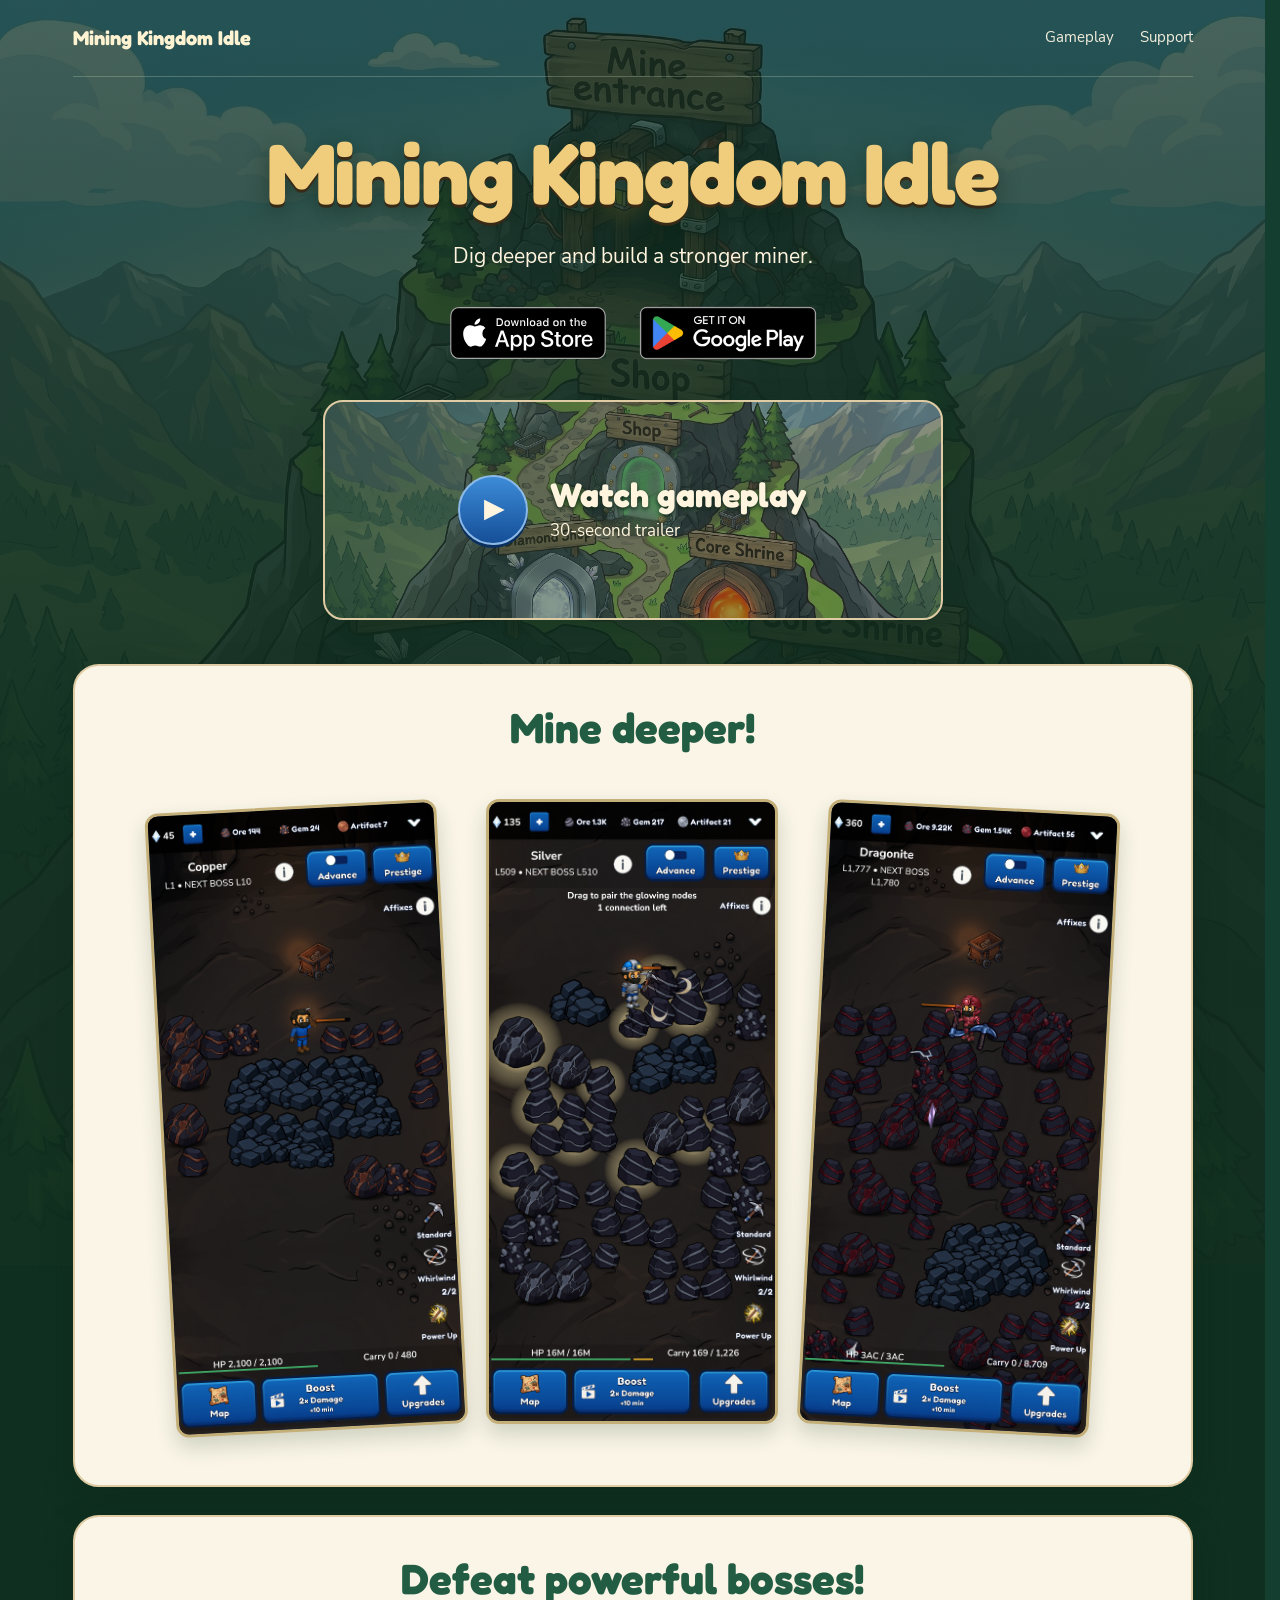
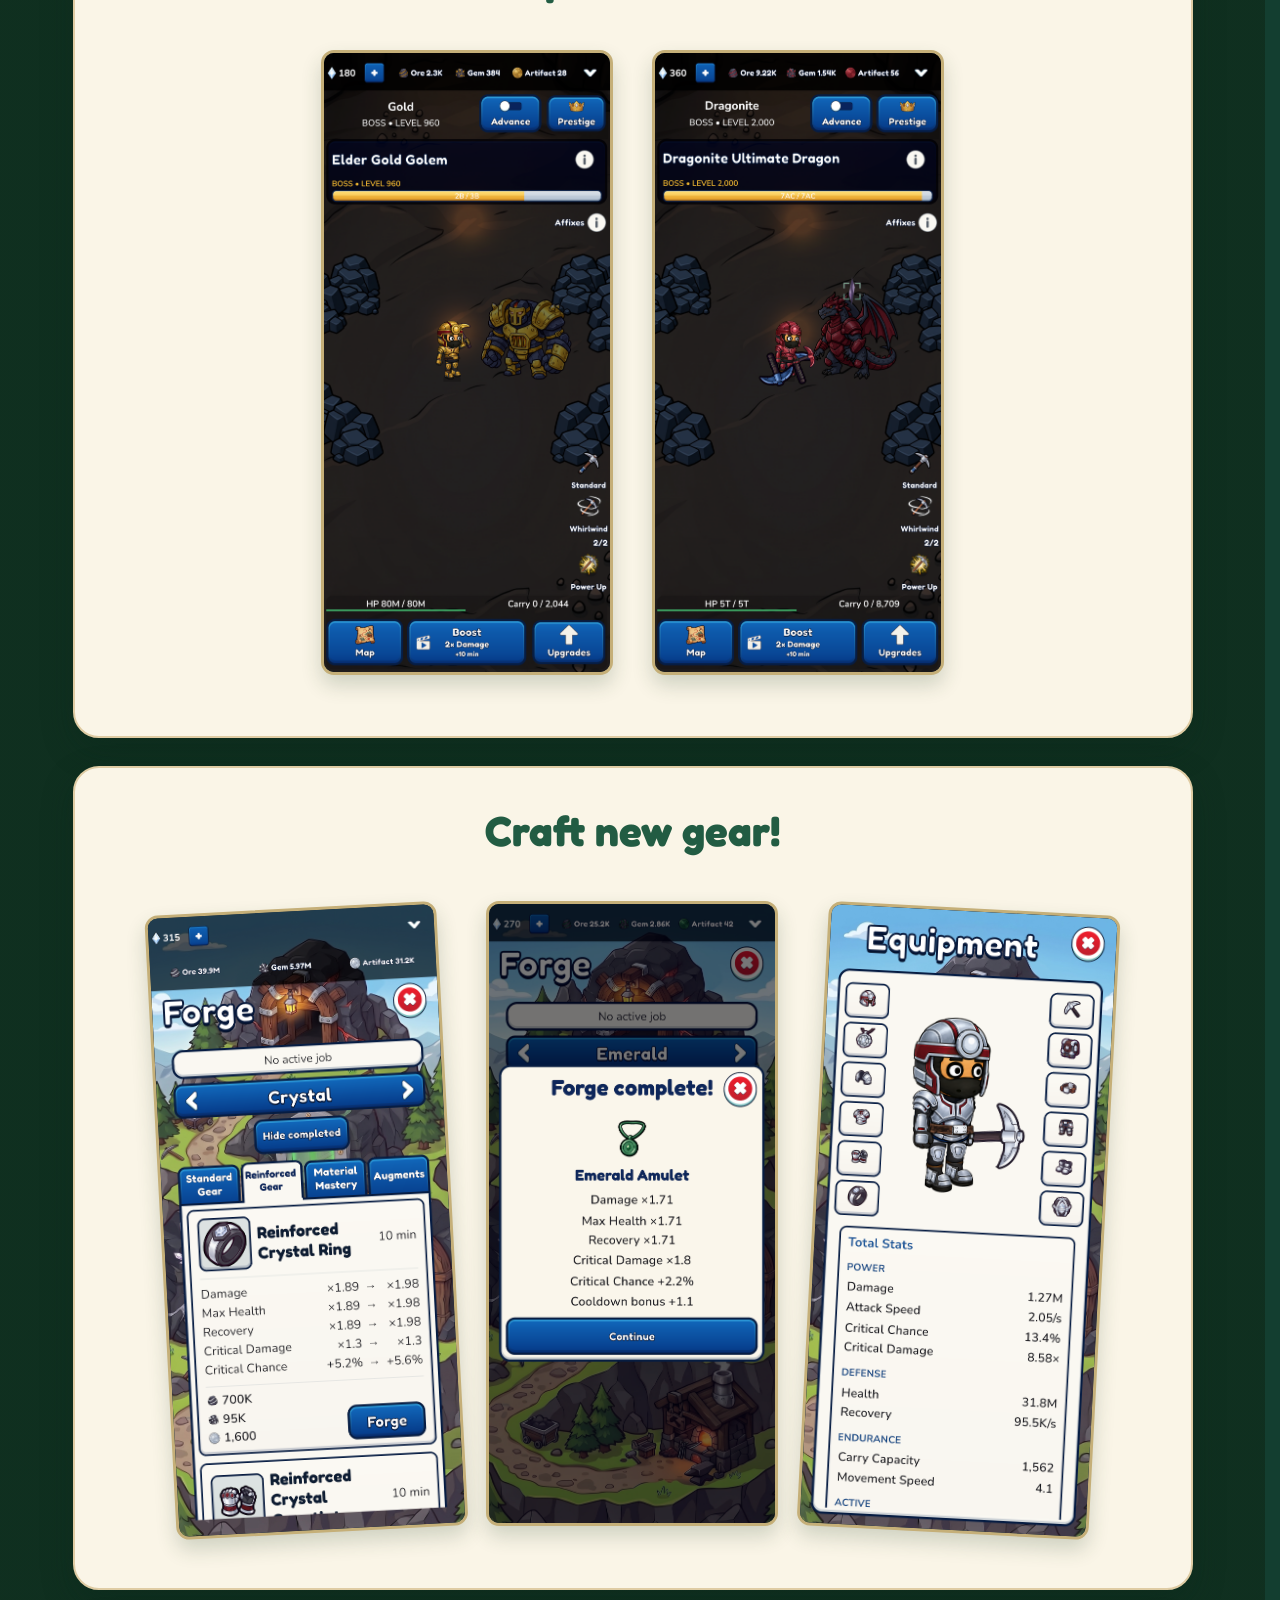
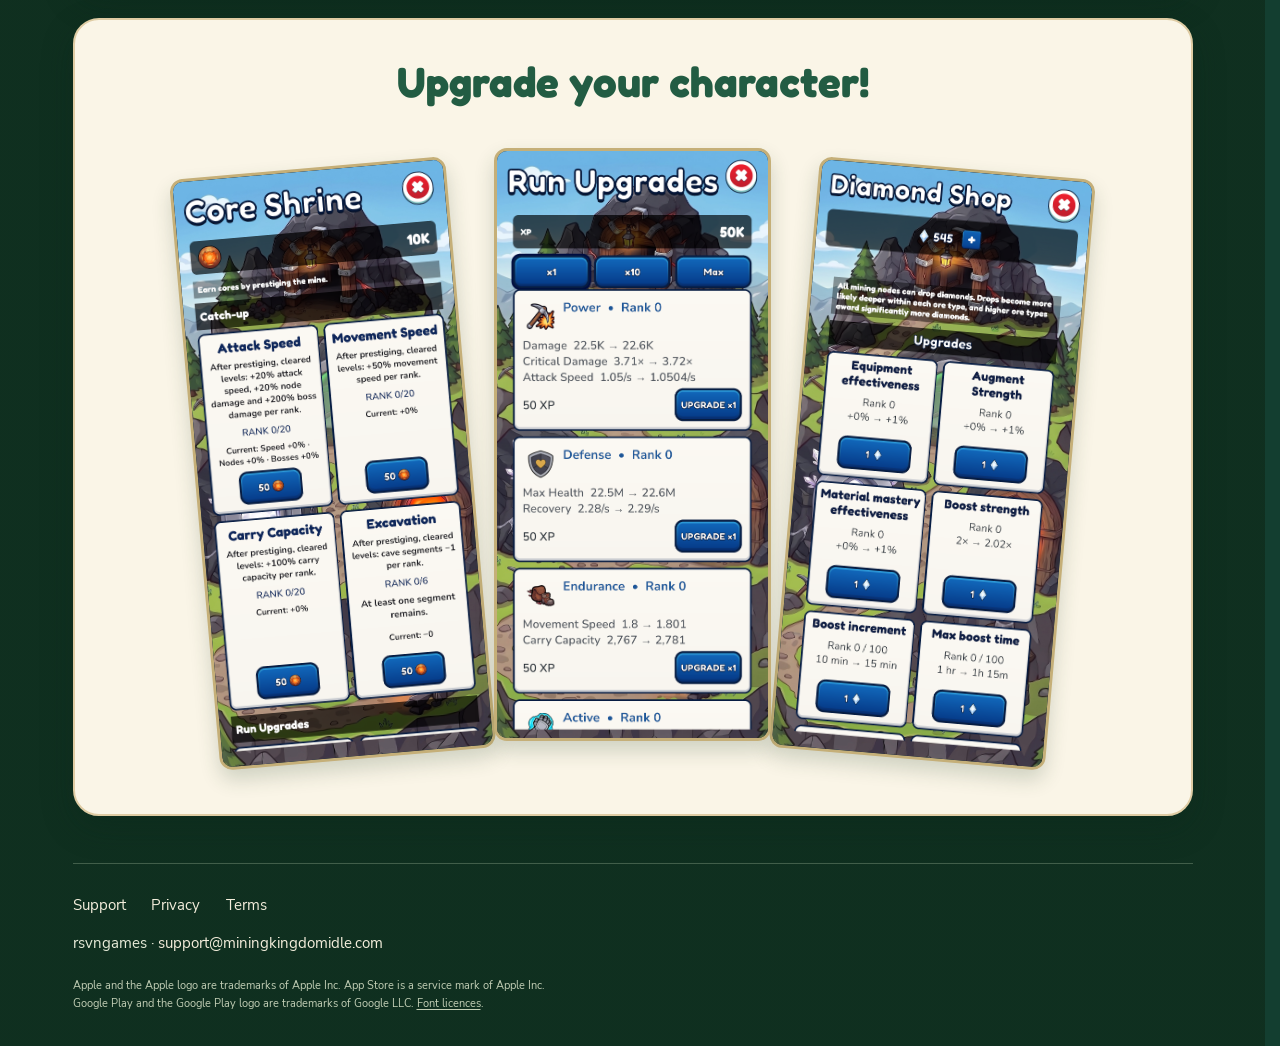
==== index.html @ 816a0bf4 "Use a compact gameplay trailer preview with an accessible player" ====
<!doctype html>
<html lang="en">
<head>
  <meta charset="utf-8">
  <meta name="viewport" content="width=device-width, initial-scale=1">
  <meta name="description" content="Dig deeper, craft new gear and upgrade your miner in Mining Kingdom Idle.">
  <link rel="stylesheet" href="style.css">
  <script src="trailer.js" defer></script>
  <title>Mining Kingdom Idle</title>
</head>
<body class="home">
<a class="skip" href="#main">Skip to content</a>
<header class="site-header wrap">
  <a class="brand" href="index.html">Mining Kingdom Idle</a>
  <nav aria-label="Main navigation"><a href="#gameplay">Gameplay</a><a href="support.html">Support</a></nav>
</header>
<main id="main">
  <section class="intro wrap hero-compact">
    <h1>Mining Kingdom Idle</h1>
    <p class="tagline">Dig deeper and build a stronger miner.</p>
    <div class="store-links">
      <a class="store-link apple" href="#" data-unlinked-store="app-store" aria-disabled="true"><img src="assets/app-store.svg" alt="Download on the App Store" width="156" height="52"></a>
      <a class="store-link google" href="#" data-unlinked-store="google-play" aria-disabled="true"><img src="assets/google-play.png" alt="Get it on Google Play" width="202" height="78"></a>
    </div>
    <a class="trailer-teaser" href="assets/gameplay-trailer.mp4" data-open-trailer aria-haspopup="dialog" aria-controls="gameplay-trailer-dialog">
      <span class="teaser-play" aria-hidden="true">▶</span>
      <span class="teaser-copy"><strong>Watch gameplay</strong><span>30-second trailer</span></span>
    </a>
    <dialog class="trailer-dialog" id="gameplay-trailer-dialog" aria-label="Mining Kingdom Idle gameplay trailer">
      <button class="trailer-close" type="button" data-close-trailer aria-label="Close trailer" autofocus>Close ✕</button>
      <video controls playsinline preload="none" width="888" height="1920" poster="assets/gameplay-trailer-poster.webp" aria-label="Mining Kingdom Idle gameplay trailer">
        <source src="assets/gameplay-trailer.mp4" type="video/mp4">
        <a href="assets/gameplay-trailer.mp4">Watch the Mining Kingdom Idle gameplay trailer.</a>
      </video>
    </dialog>
  </section>
  <div class="showcase wrap" id="gameplay">
    <section class="mining-section paper">
      <h2>Mine deeper!</h2>
      <div class="mining-shots shot-row"><figure class="shot"><a href="assets/mine-copper.png"><img src="assets/mine-copper.png" alt="Copper mining at level 1" width="1170" height="2532" loading="lazy"></a></figure><figure class="shot"><a href="assets/mine-silver.png"><img src="assets/mine-silver.png" alt="Silver mining in Iron gear with Cleave and glowing nodes" width="1170" height="2532" loading="lazy"></a></figure><figure class="shot"><a href="assets/mine-dragonite.png"><img src="assets/mine-dragonite.png" alt="Dragonite mining with dense nodes and several augment effects" width="1170" height="2532" loading="lazy"></a></figure></div>
    </section>
    <section class="paper boss-section">
      <h2>Defeat powerful bosses!</h2>
      <div class="boss-shots shot-row"><figure class="shot"><a href="assets/boss-elder-gold-golem.png"><img src="assets/boss-elder-gold-golem.png" alt="A Gold miner fighting the Elder Gold Golem" width="1170" height="2532" loading="lazy"></a></figure><figure class="shot"><a href="assets/boss-dragonite-dragon.png"><img src="assets/boss-dragonite-dragon.png" alt="A Dragonite miner fighting the Dragonite Dragon with augment effects" width="1170" height="2532" loading="lazy"></a></figure></div>
    </section>
    <section class="paper gear-section">
      <h2>Craft new gear!</h2>
      <div class="gear-shots shot-row">
        <figure class="shot"><a href="assets/forge-crystal-reinforced.png"><img src="assets/forge-crystal-reinforced.png" alt="The Forge with Crystal selected on the Reinforced Gear tab" width="1170" height="2532" loading="lazy"></a></figure>
        <figure class="shot"><a href="assets/forge-complete-emerald-amulet.png"><img src="assets/forge-complete-emerald-amulet.png" alt="Forge Complete popup for a newly crafted Emerald Amulet" width="1170" height="2532" loading="lazy"></a></figure>
        <figure class="shot"><a href="assets/equipment-crystal-reinforced.png"><img src="assets/equipment-crystal-reinforced.png" alt="Equipment screen with the miner wearing a full set of Reinforced Crystal gear" width="1170" height="2532" loading="lazy"></a></figure>
      </div>
    </section>
    <section class="paper upgrade-section">
      <h2>Upgrade your character!</h2>
      <div class="upgrade-shots shot-row"><figure class="shot"><a href="assets/core-shrine.png"><img src="assets/core-shrine.png" alt="Core Shrine permanent upgrade page" width="1170" height="2532" loading="lazy"></a></figure><figure class="shot"><a href="assets/run-upgrades.png"><img src="assets/run-upgrades.png" alt="Run Upgrades page showing temporary upgrades for the current run" width="1170" height="2532" loading="lazy"></a></figure><figure class="shot"><a href="assets/diamond-shop.png"><img src="assets/diamond-shop.png" alt="Diamond Shop permanent character upgrades" width="1170" height="2532" loading="lazy"></a></figure></div>
    </section>
  </div>
</main>
<footer class="site-footer wrap">
  <nav aria-label="Footer"><a href="support.html">Support</a><a href="privacy.html">Privacy</a><a href="terms.html">Terms</a></nav>
  <p>rsvngames · <a href="mailto:support@miningkingdomidle.com">support@miningkingdomidle.com</a></p>
  <p class="trademarks">Apple and the Apple logo are trademarks of Apple Inc. App Store is a service mark of Apple Inc.<br>Google Play and the Google Play logo are trademarks of Google LLC. <a href="font-licenses.txt">Font licences</a>.</p>
</footer>
</body>
</html>
---- style.css ----
@font-face{font-family:Fredoka;src:url("assets/fredoka-bold.ttf") format("truetype");font-weight:700;font-display:swap}
@font-face{font-family:Nunito;src:url("assets/nunito-regular.ttf") format("truetype");font-weight:400;font-display:swap}
@font-face{font-family:Nunito;src:url("assets/nunito-bold.ttf") format("truetype");font-weight:700;font-display:swap}
:root{color-scheme:light;font:17px/1.65 Nunito,"Segoe UI",sans-serif;color:#253f32;background:#133e30;--cream:#faf5e7;--green:#225c43;--gold:#f0cd7d;--line:#d8cda9}
*{box-sizing:border-box}
html{scroll-behavior:smooth;scrollbar-gutter:stable}
body{margin:0;background:linear-gradient(180deg,rgba(12,46,32,.73),rgba(15,46,30,.91) 820px),url("assets/kingdom-map.jpeg") center top/cover fixed;background-repeat:no-repeat}
a{color:var(--green);text-underline-offset:.22em}
a:focus-visible{outline:3px solid #c38824;outline-offset:6px}
img{display:block;max-width:100%;height:auto}
h1,h2{font-family:Fredoka,"Trebuchet MS",sans-serif;font-weight:700;line-height:1.12}
p{margin:.8rem 0 1.2rem}
.wrap{width:min(1120px,calc(100% - 56px));margin-inline:auto}
.site-header{display:flex;align-items:center;justify-content:space-between;gap:1.5rem;padding-block:1.25rem;border-bottom:1px solid #c9dcbd45}
.brand{font-family:Fredoka,"Trebuchet MS",sans-serif;font-weight:700;font-size:1.18rem;text-decoration:none;color:#fff3d1}
.site-header nav,.site-footer nav{display:flex;flex-wrap:wrap;gap:1.5rem}
.site-header nav a,.site-footer a{color:#f4eedc;text-decoration:none}
.site-header nav a{font-size:.9rem}
.site-header nav a:hover,.site-footer a:hover{text-decoration:underline}
.site-header nav a[aria-current]{text-decoration:underline}
.intro{text-align:center;color:#fff5de;padding-block:3.6rem 3.2rem}
.intro h1{font-size:clamp(2.9rem,6.7vw,5.2rem);color:var(--gold);margin:0 auto 1.1rem;letter-spacing:-.025em;text-shadow:0 3px 0 #382a17,0 6px 20px #10271880}
.intro>p{font-size:1.18rem;margin:0 0 1rem}
.store-links{display:flex;justify-content:center;align-items:center;flex-wrap:wrap;gap:8px;margin-top:1.2rem}
.store-link{display:block;border-radius:8px;line-height:0}
.store-link.apple{padding:13px}
.store-link.apple img{width:156px;height:52px}
.store-link.google img{width:202px;height:78px}
.showcase{display:grid;gap:28px;margin-bottom:2.8rem;scroll-margin-top:1rem}
.paper{min-width:0;background:var(--cream);border:2px solid #dfcca4;border-radius:26px;box-shadow:0 12px 32px #09261950;text-align:center;padding:2.25rem 2.4rem 2.6rem}
.paper h2{font-size:clamp(1.8rem,3.3vw,2.5rem);color:var(--green);margin:0 0 2rem}
.section-label{font-weight:700;font-size:.82rem;color:#647051;margin:0 0 .5rem;letter-spacing:.055em}
.shot-row{display:grid;grid-template-columns:repeat(3,minmax(0,1fr));align-items:center;gap:2rem;max-width:970px;margin-inline:auto;padding:.8rem .7rem 1rem}
.shot{margin:0 auto;width:100%;max-width:292px}
.shot>a{display:block;border:3px solid #c5af78;border-radius:13px;overflow:hidden;box-shadow:0 10px 20px #24412b32;background:#13283a;transition:box-shadow .15s}
.shot>a:hover{box-shadow:0 12px 25px #24412b50}
.shot img{width:100%;height:auto}
.mining-shots>.shot:first-child,.gear-shots>.shot:first-child{transform:rotate(-3deg) translateY(7px)}
.mining-shots>.shot:last-child,.gear-shots>.shot:last-child{transform:rotate(3deg) translateY(7px)}
.mining-shots>.shot:nth-child(2),.gear-shots>.shot:nth-child(2){position:relative;z-index:1}
.upgrade-section{padding-bottom:3rem}
.upgrade-shots{max-width:920px;gap:1.4rem;padding-inline:1.2rem}
.upgrade-shots>.shot:first-child{transform:rotate(-5deg) translateY(14px)}
.upgrade-shots>.shot:last-child{transform:rotate(5deg) translateY(14px)}
.upgrade-shots>.shot:nth-child(2){position:relative;z-index:1;transform:translateY(-5px)}
.site-footer{color:#e8ecd9;padding-block:1.7rem 2rem;border-top:1px solid #c9dcbd45;font-size:.86rem}
.site-footer p{margin-bottom:0}
.site-footer .trademarks{font-size:.65rem;line-height:1.6;color:#c3cfb6;margin-top:1.3rem}
.site-footer .trademarks a{color:inherit;text-decoration:underline}
.document{max-width:810px;margin-block:2.5rem 4rem;padding:2.8rem 3.2rem;background:var(--cream);border:2px solid #dfcca4;border-radius:20px;box-shadow:0 12px 32px #09261950;overflow-wrap:anywhere}
.document h1{font-size:2.6rem;color:var(--green);margin:.1rem 0 1rem}
.document h2{font-size:1.4rem;color:var(--green);margin-top:2rem}
.document .page-meta{font-size:.82rem;color:#647051}
.document ul{padding-left:1.3rem}
.skip{position:absolute;top:-7rem;left:1rem;padding:.7rem 1rem;border-radius:6px;background:var(--cream);z-index:3}
.skip:focus{top:1rem}
.intro.hero-compact{padding-block:2.8rem 2.6rem}
.hero-compact>.tagline{font-size:1.25rem}
.trailer-teaser{display:flex;align-items:center;justify-content:center;gap:1.3rem;width:min(100%,620px);min-height:220px;margin:1.6rem auto 0;padding:2rem;border:2px solid #dfcca4;border-radius:20px;color:#fff5de;background:linear-gradient(90deg,#153a27a6,#153a274d),url("assets/kingdom-map.jpeg") center 39%/cover;box-shadow:0 12px 32px #09261950;text-decoration:none;text-align:left}
.teaser-play{display:grid;place-items:center;flex:0 0 70px;height:70px;border:2px solid #8cb9e8;border-radius:50%;background:linear-gradient(#3d8bd7,#154f98);box-shadow:0 3px 0 #092f60;font-size:1.6rem;padding-left:4px}
.teaser-copy{display:grid;gap:.25rem}
.teaser-copy strong{font:700 2rem/1.1 Fredoka,"Trebuchet MS",sans-serif;text-shadow:0 2px 4px #102718}
.teaser-copy>span{font:400 1rem/1.5 Nunito,"Segoe UI",sans-serif}
.trailer-dialog{position:fixed;padding:0;border:0;overflow:visible;background:transparent;width:min(90vw,calc((100dvh - 120px) * 888 / 1920));max-width:none;max-height:none}
.trailer-dialog::backdrop{background:#061b13e8}
.trailer-dialog video{display:block;width:100%;height:auto;aspect-ratio:888/1920;max-height:calc(100dvh - 120px);background:transparent}
.trailer-close{position:absolute;right:0;top:-47px;padding:.4rem .75rem;font:700 .85rem/1.5 Nunito,"Segoe UI",sans-serif;color:#fff;border:2px solid #79a9de;border-radius:12px;background:linear-gradient(#3d8bd7,#154f98);box-shadow:0 3px 0 #092f60,0 6px 14px #0005;cursor:pointer}
.trailer-close:hover{background:linear-gradient(#559de3,#1d62ad)}
.trailer-teaser:focus-visible,.trailer-close:focus-visible{outline:3px solid #f0cd7d;outline-offset:5px}
html:has(.trailer-dialog[open]){overflow:hidden}
.boss-shots{grid-template-columns:repeat(2,minmax(0,1fr));max-width:650px}
@media(max-width:850px){.wrap{width:calc(100% - 36px)}.paper{padding:1.8rem 1.4rem 2rem;border-radius:20px}.shot-row{grid-template-columns:minmax(0,1fr);gap:1.6rem;max-width:340px;padding:.8rem .3rem 1rem}.shot-row>.shot:nth-child(n){transform:none}.intro{padding-block:3rem 2.7rem}}
@media(max-width:600px){:root{font-size:16px}body{background-attachment:scroll;background-size:auto,auto 1200px}.wrap{width:calc(100% - 28px)}.site-header{padding-block:1rem;align-items:flex-start;flex-direction:column;gap:.65rem}.site-header nav{gap:1.3rem}.intro{padding-block:2.4rem 2rem}.intro h1{max-width:480px;font-size:3.05rem}.intro>p{font-size:1.06rem}.showcase{gap:20px}.paper{padding:1.6rem .8rem 1.9rem;border-radius:18px}.paper h2{font-size:2rem;margin-bottom:1.5rem}.document{padding:1.6rem 1.3rem;margin-block:1.5rem 2.5rem}.document h1{font-size:2.3rem}.site-footer nav{gap:1.3rem}.site-footer>p>a{overflow-wrap:anywhere}}
@media(max-width:600px){.store-link.apple{padding:10px}.store-link.apple img{width:120px;height:40px}.store-link.google img{width:155px;height:60px}}
@media(max-width:850px){.trailer-teaser{min-height:190px}}
@media(max-width:600px){.intro.hero-compact{padding-block:2.4rem 2rem}.hero-compact>.tagline{font-size:1.06rem}.trailer-teaser{min-height:180px;gap:.8rem;padding:1.3rem 1rem}.teaser-play{flex-basis:54px;height:54px;font-size:1.3rem}.teaser-copy strong{font-size:1.6rem}.teaser-copy>span{font-size:.9rem}}
@media(prefers-reduced-motion:reduce){html{scroll-behavior:auto}.shot>a{transition:none}}
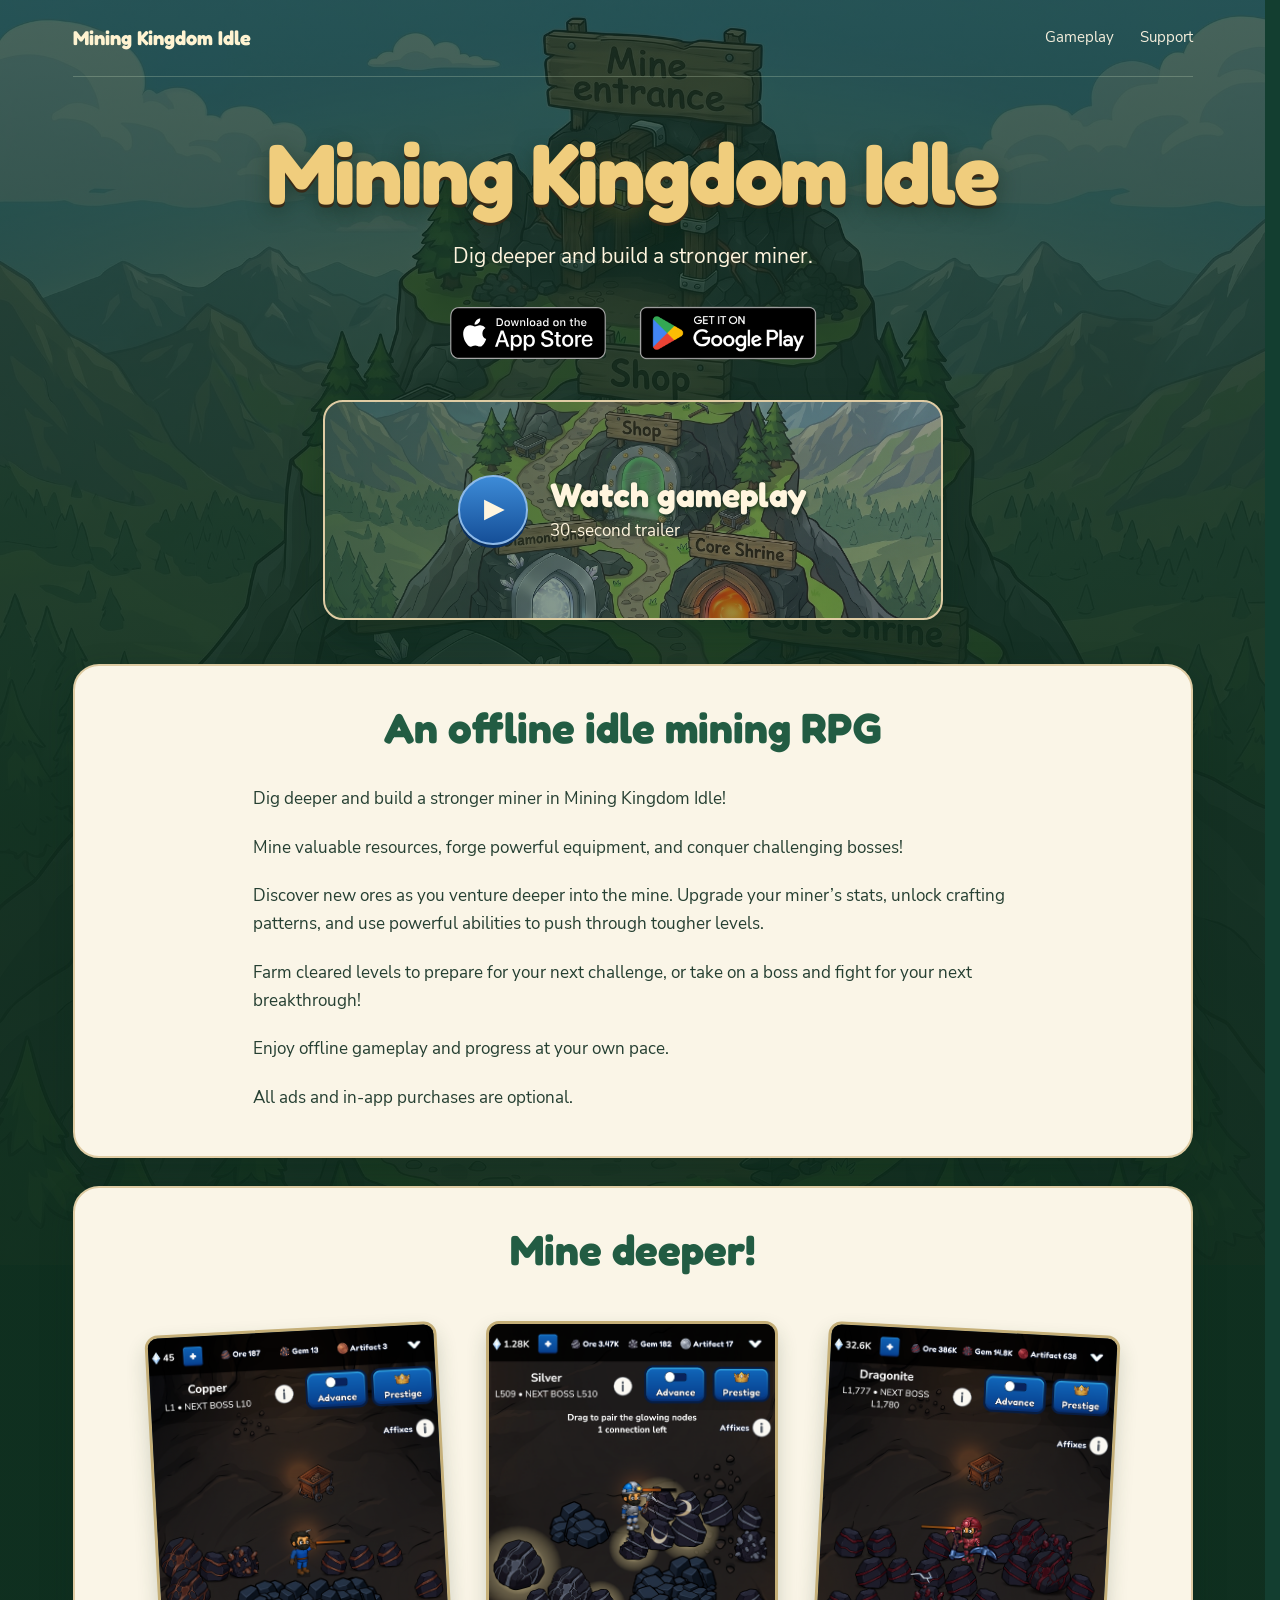
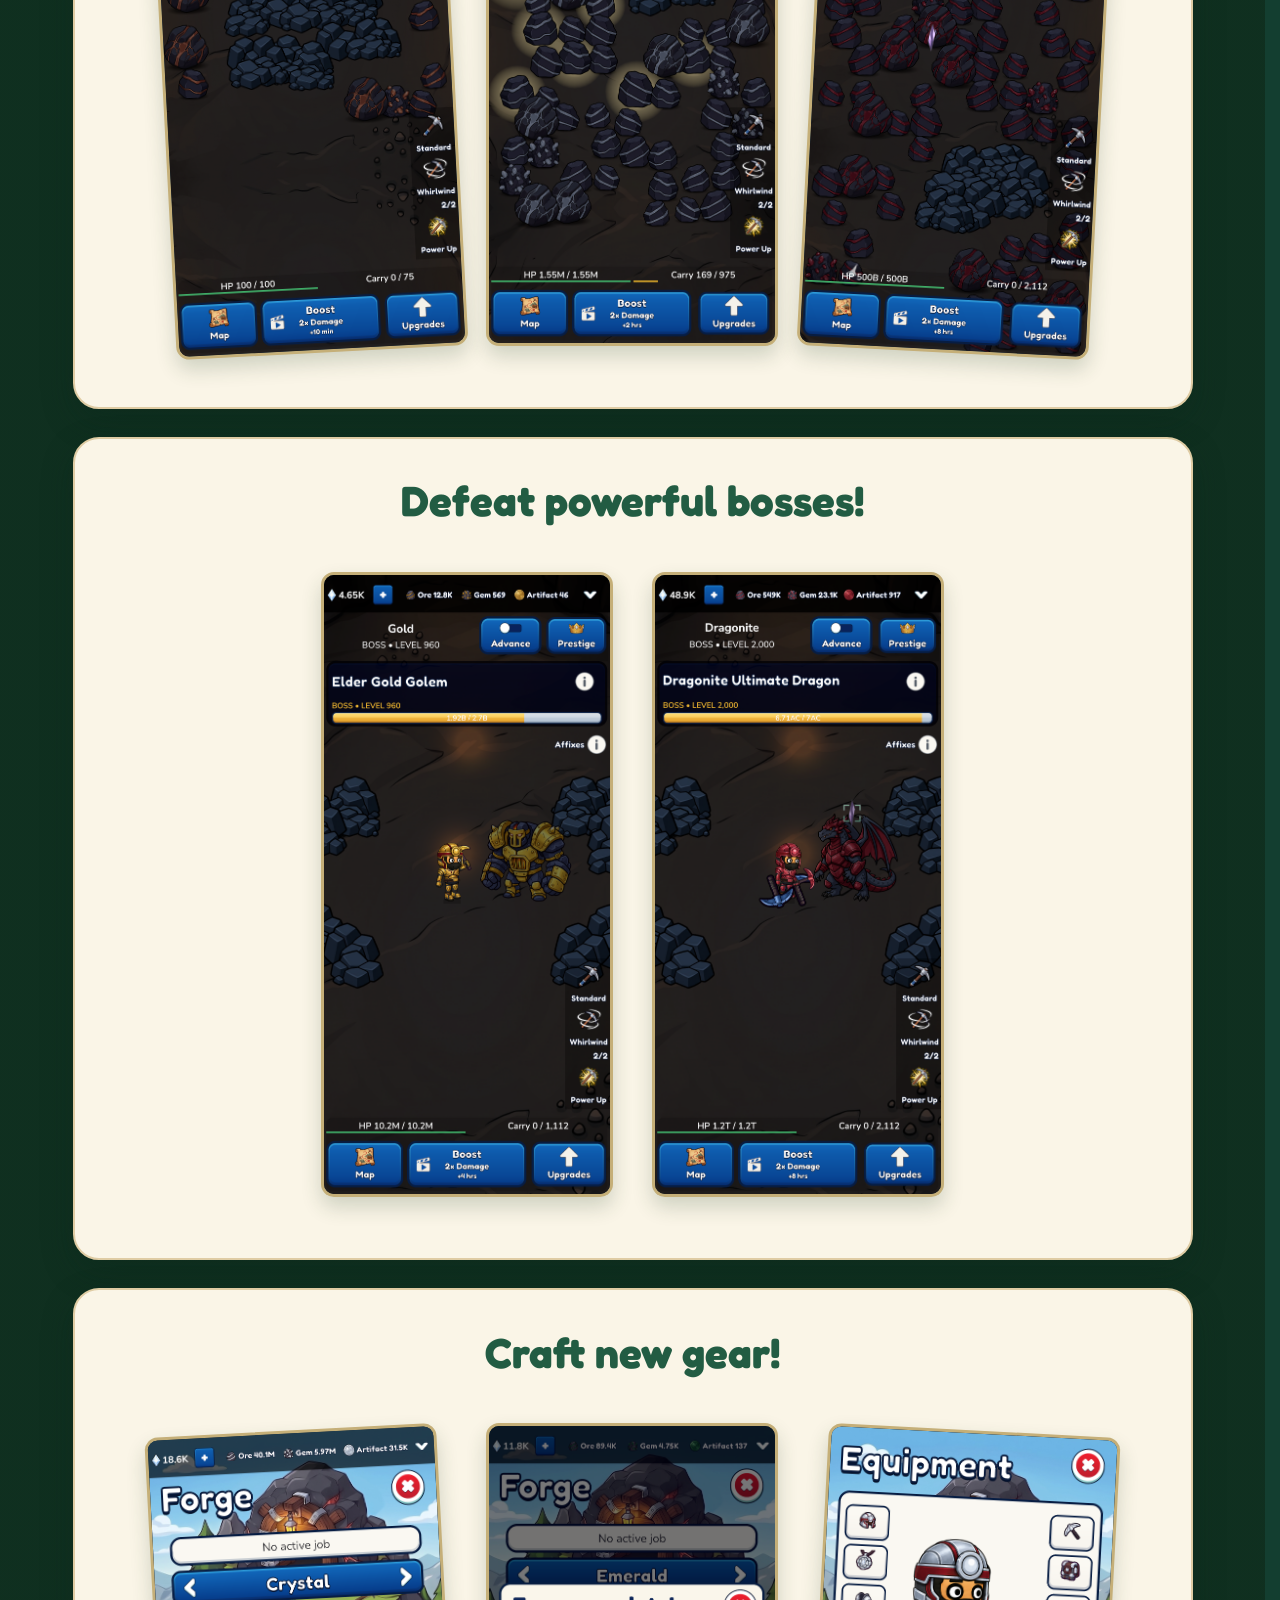
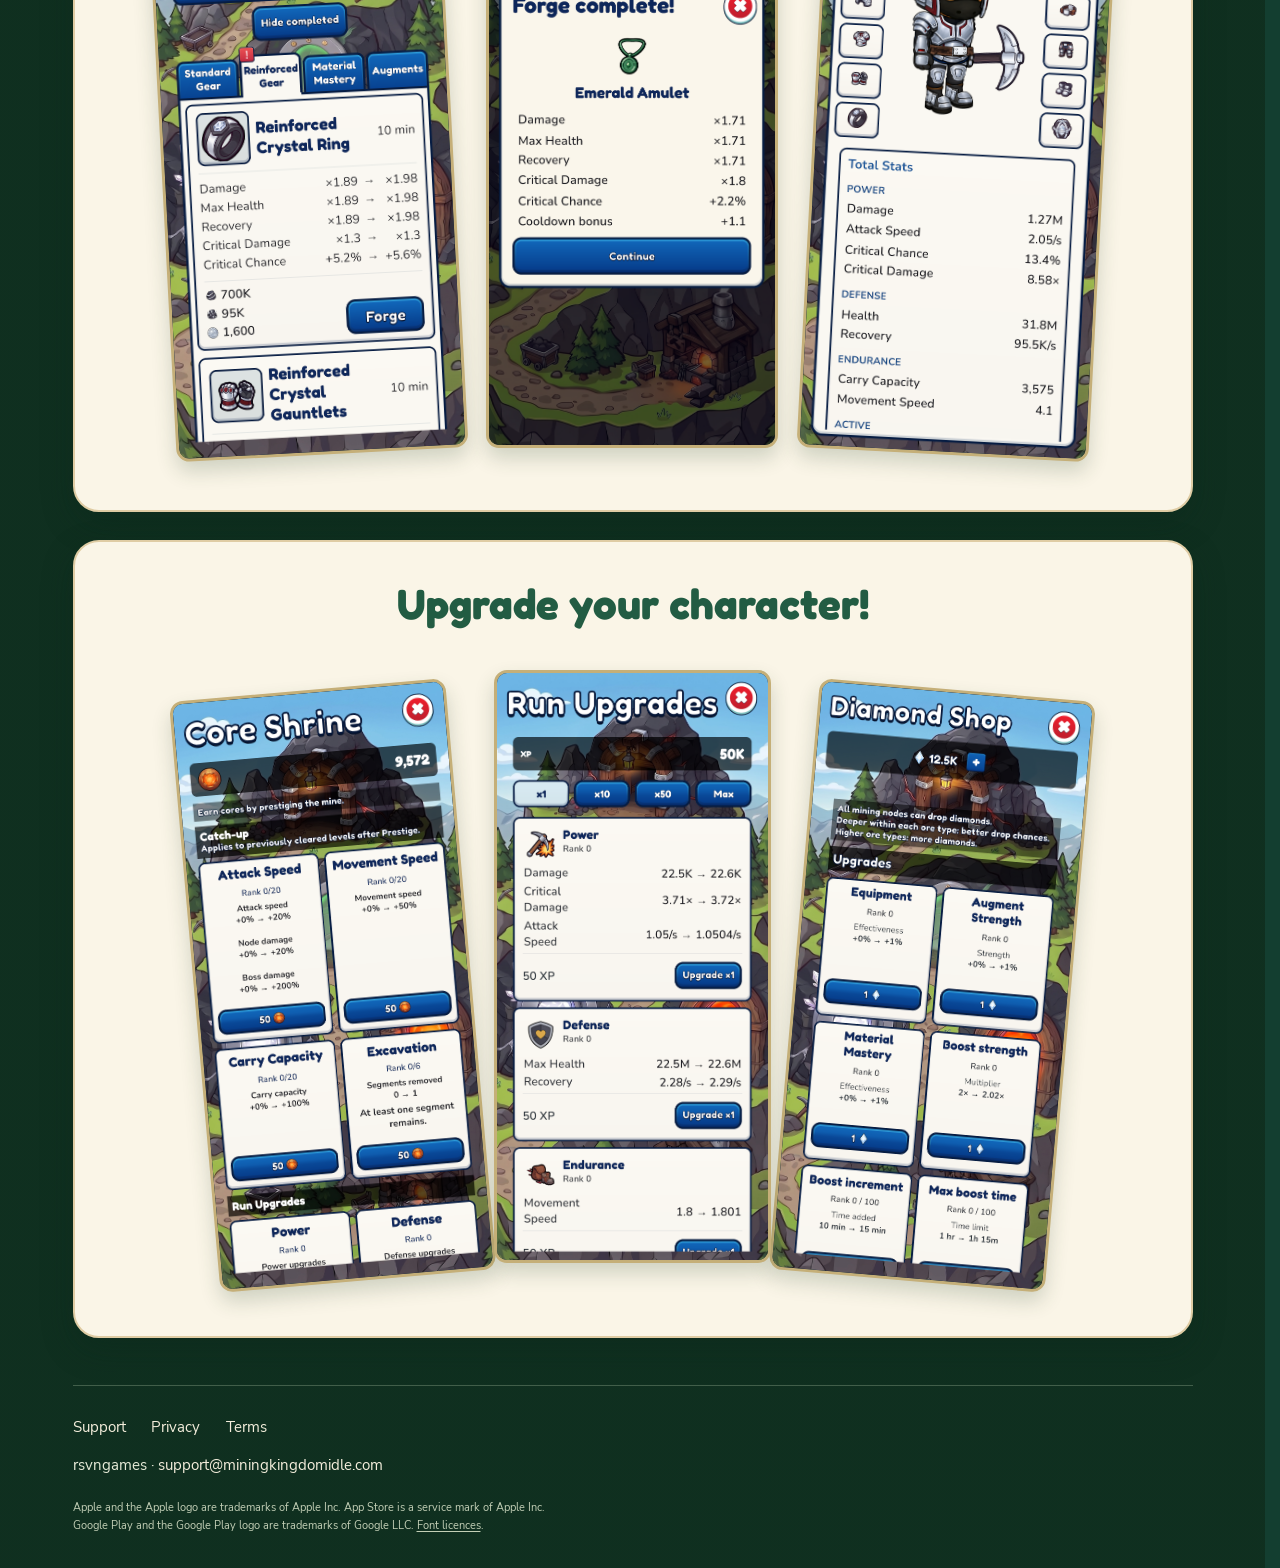
==== commit 5312bd39: "Fix canonical URLs and sitemap; add game description for search discovery" ====
--- a/index.html
+++ b/index.html
@@ -3,15 +3,16 @@
 <head>
   <meta charset="utf-8">
   <meta name="viewport" content="width=device-width, initial-scale=1">
-  <meta name="description" content="Dig deeper, craft new gear and upgrade your miner in Mining Kingdom Idle.">
+  <meta name="description" content="Dig deeper in Mining Kingdom Idle, an offline incremental mining RPG. Mine resources, forge equipment, upgrade your miner and conquer challenging bosses.">
+  <link rel="canonical" href="https://miningkingdomidle.com/">
   <link rel="stylesheet" href="style.css">
   <script src="trailer.js" defer></script>
-  <title>Mining Kingdom Idle</title>
+  <title>Mining Kingdom Idle | Offline Mining RPG</title>
 </head>
 <body class="home">
 <a class="skip" href="#main">Skip to content</a>
 <header class="site-header wrap">
-  <a class="brand" href="index.html">Mining Kingdom Idle</a>
+  <a class="brand" href="/">Mining Kingdom Idle</a>
   <nav aria-label="Main navigation"><a href="#gameplay">Gameplay</a><a href="support.html">Support</a></nav>
 </header>
 <main id="main">
@@ -35,6 +36,17 @@
     </dialog>
   </section>
   <div class="showcase wrap" id="gameplay">
+    <section class="game-description paper">
+      <h2>An offline idle mining RPG</h2>
+      <div class="description-copy">
+        <p>Dig deeper and build a stronger miner in Mining Kingdom Idle!</p>
+        <p>Mine valuable resources, forge powerful equipment, and conquer challenging bosses!</p>
+        <p>Discover new ores as you venture deeper into the mine. Upgrade your miner’s stats, unlock crafting patterns, and use powerful abilities to push through tougher levels.</p>
+        <p>Farm cleared levels to prepare for your next challenge, or take on a boss and fight for your next breakthrough!</p>
+        <p>Enjoy offline gameplay and progress at your own pace.</p>
+        <p>All ads and in-app purchases are optional.</p>
+      </div>
+    </section>
     <section class="mining-section paper">
       <h2>Mine deeper!</h2>
       <div class="mining-shots shot-row"><figure class="shot"><a href="assets/mine-copper.png"><img src="assets/mine-copper.png" alt="Copper mining at level 1" width="1170" height="2532" loading="lazy"></a></figure><figure class="shot"><a href="assets/mine-silver.png"><img src="assets/mine-silver.png" alt="Silver mining in Iron gear with Cleave and glowing nodes" width="1170" height="2532" loading="lazy"></a></figure><figure class="shot"><a href="assets/mine-dragonite.png"><img src="assets/mine-dragonite.png" alt="Dragonite mining with dense nodes and several augment effects" width="1170" height="2532" loading="lazy"></a></figure></div>
--- a/style.css
+++ b/style.css
@@ -30,6 +30,8 @@
 .paper{min-width:0;background:var(--cream);border:2px solid #dfcca4;border-radius:26px;box-shadow:0 12px 32px #09261950;text-align:center;padding:2.25rem 2.4rem 2.6rem}
 .paper h2{font-size:clamp(1.8rem,3.3vw,2.5rem);color:var(--green);margin:0 0 2rem}
 .section-label{font-weight:700;font-size:.82rem;color:#647051;margin:0 0 .5rem;letter-spacing:.055em}
+.description-copy{max-width:760px;margin-inline:auto;text-align:left}
+.description-copy p:last-child{margin-bottom:0}
 .shot-row{display:grid;grid-template-columns:repeat(3,minmax(0,1fr));align-items:center;gap:2rem;max-width:970px;margin-inline:auto;padding:.8rem .7rem 1rem}
 .shot{margin:0 auto;width:100%;max-width:292px}
 .shot>a{display:block;border:3px solid #c5af78;border-radius:13px;overflow:hidden;box-shadow:0 10px 20px #24412b32;background:#13283a;transition:box-shadow .15s}
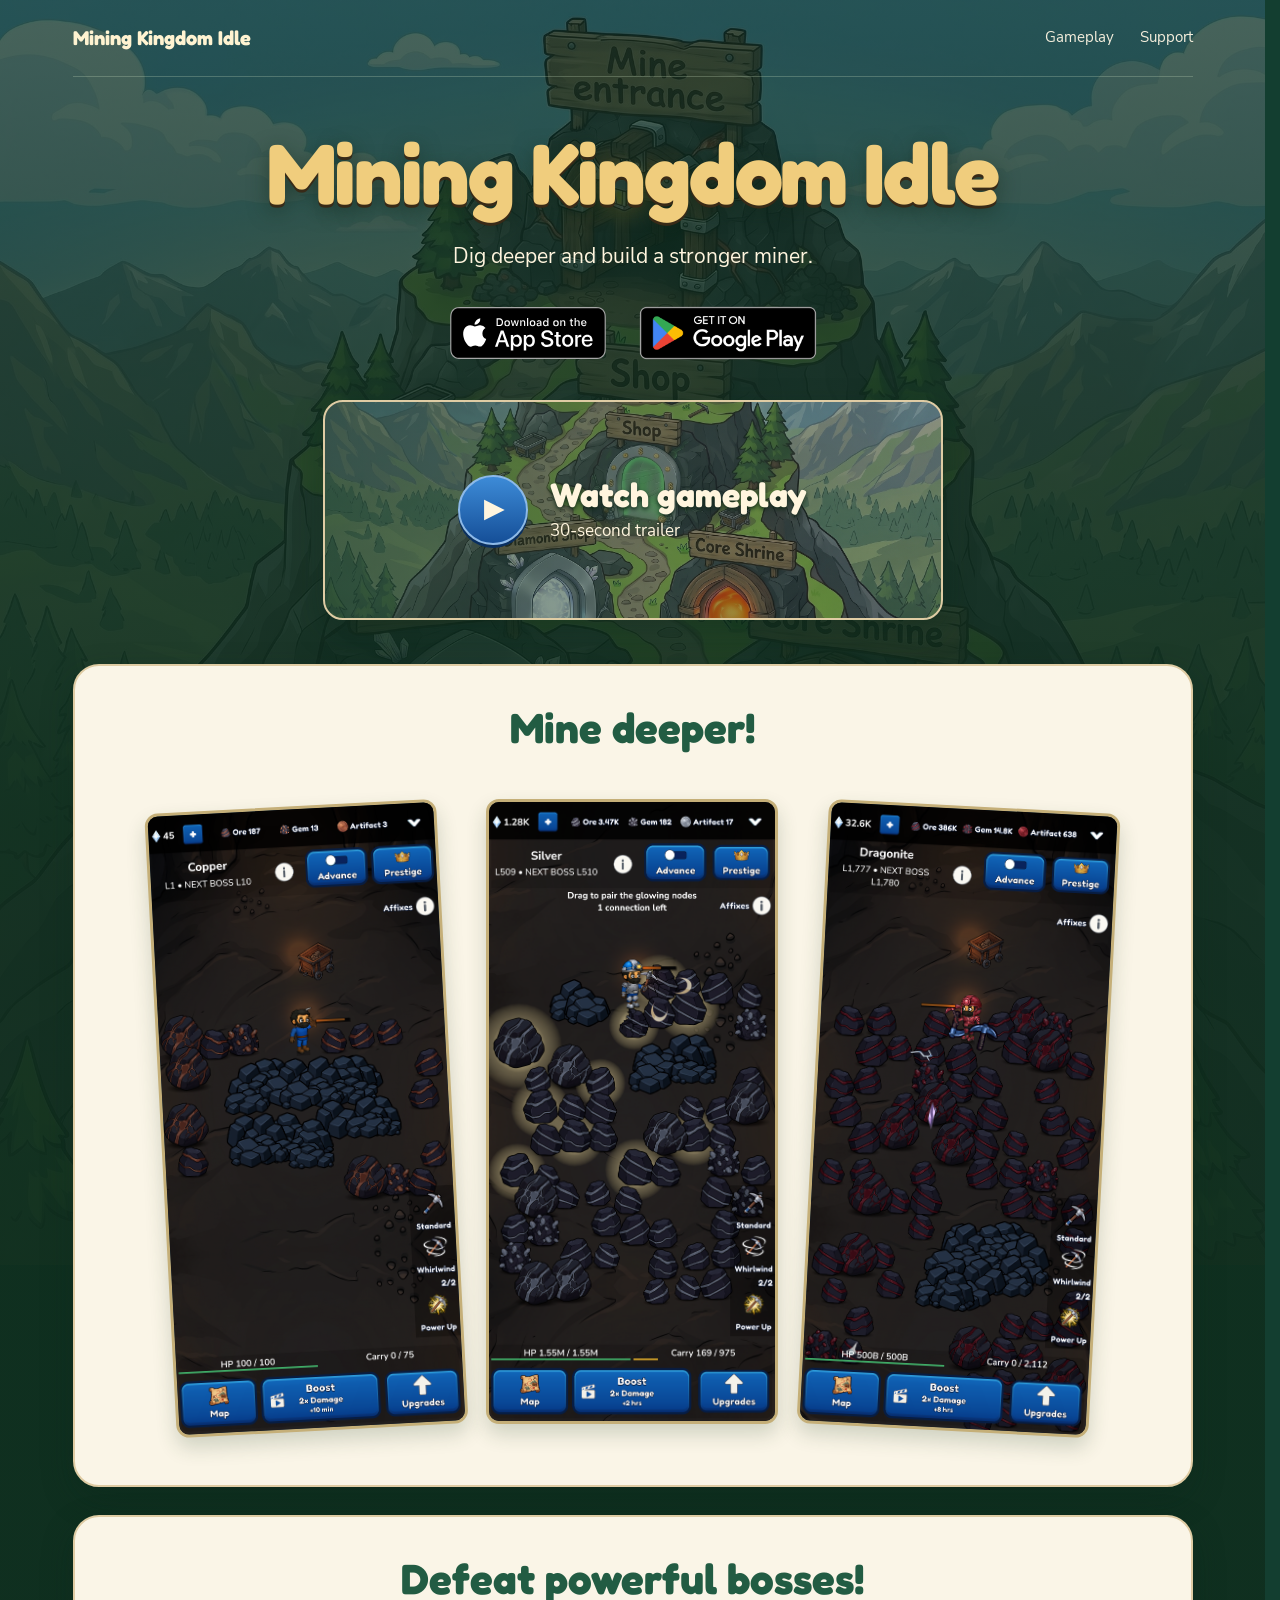
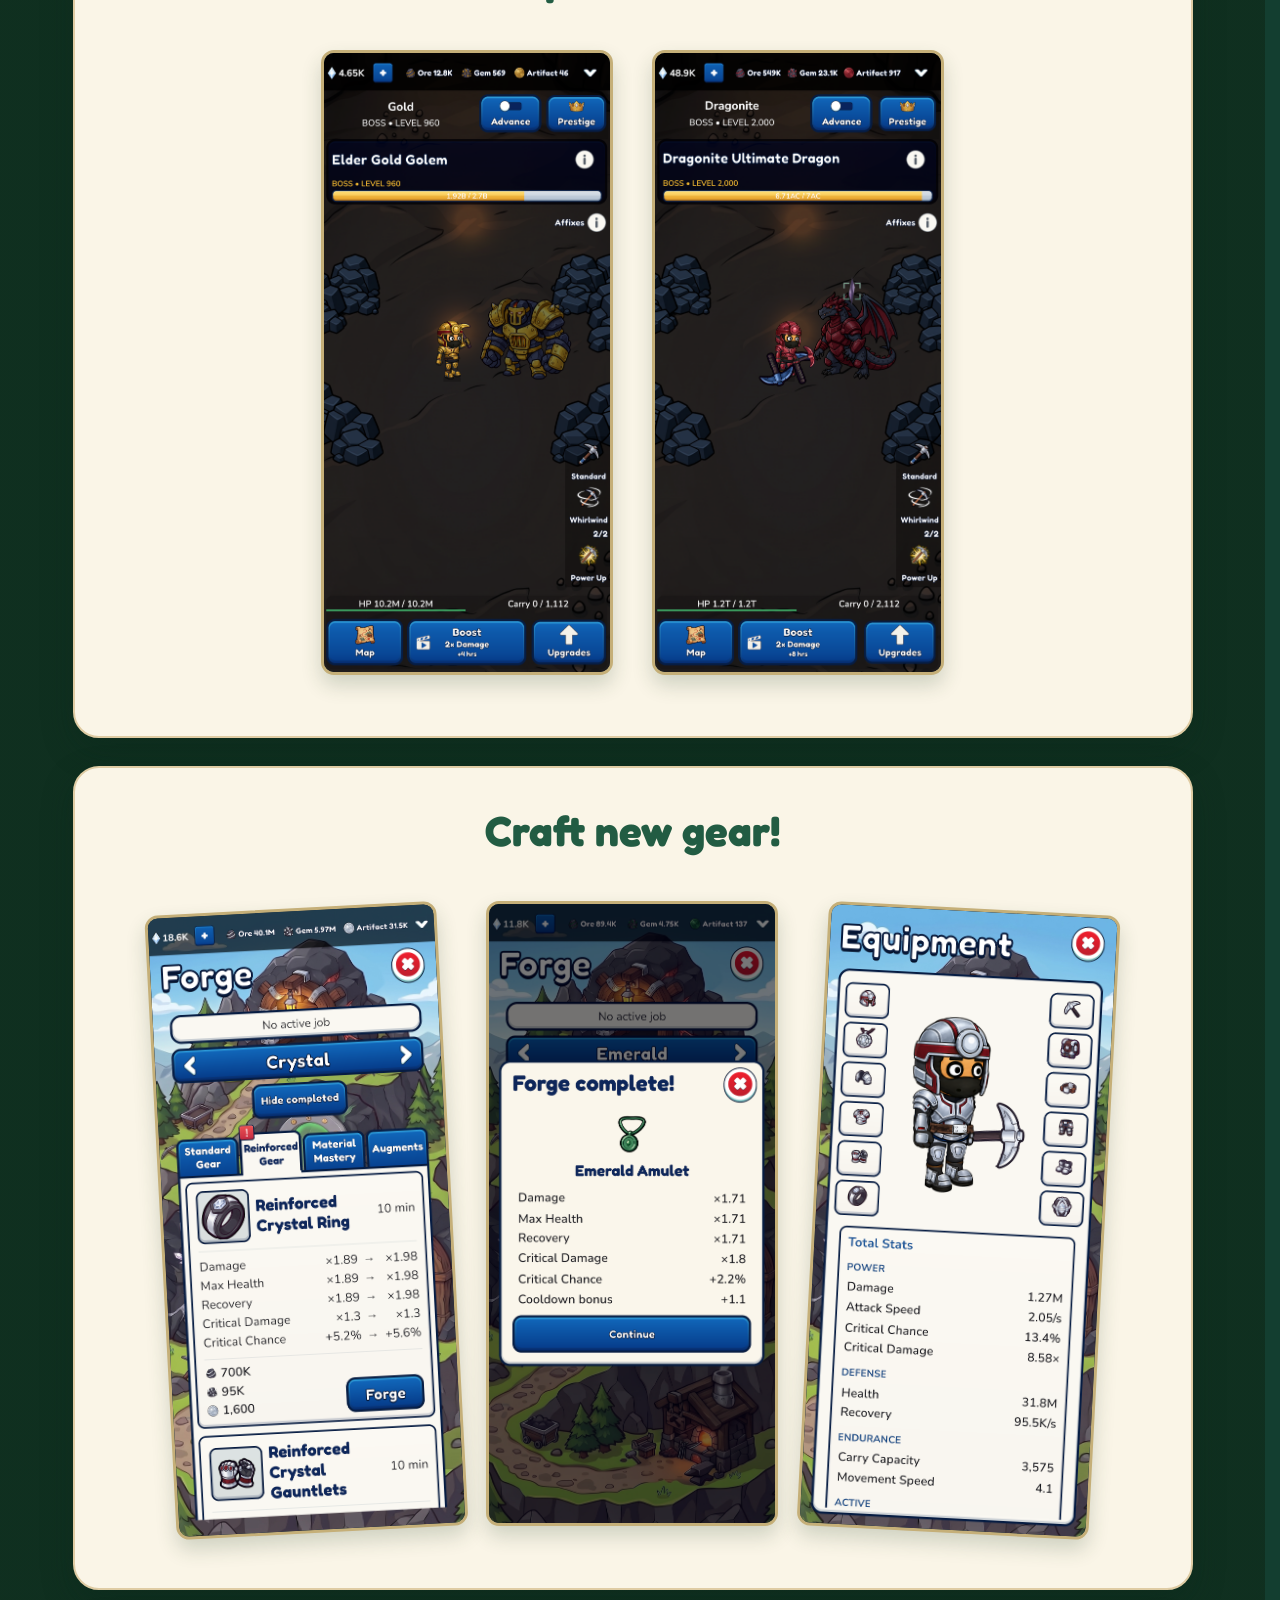
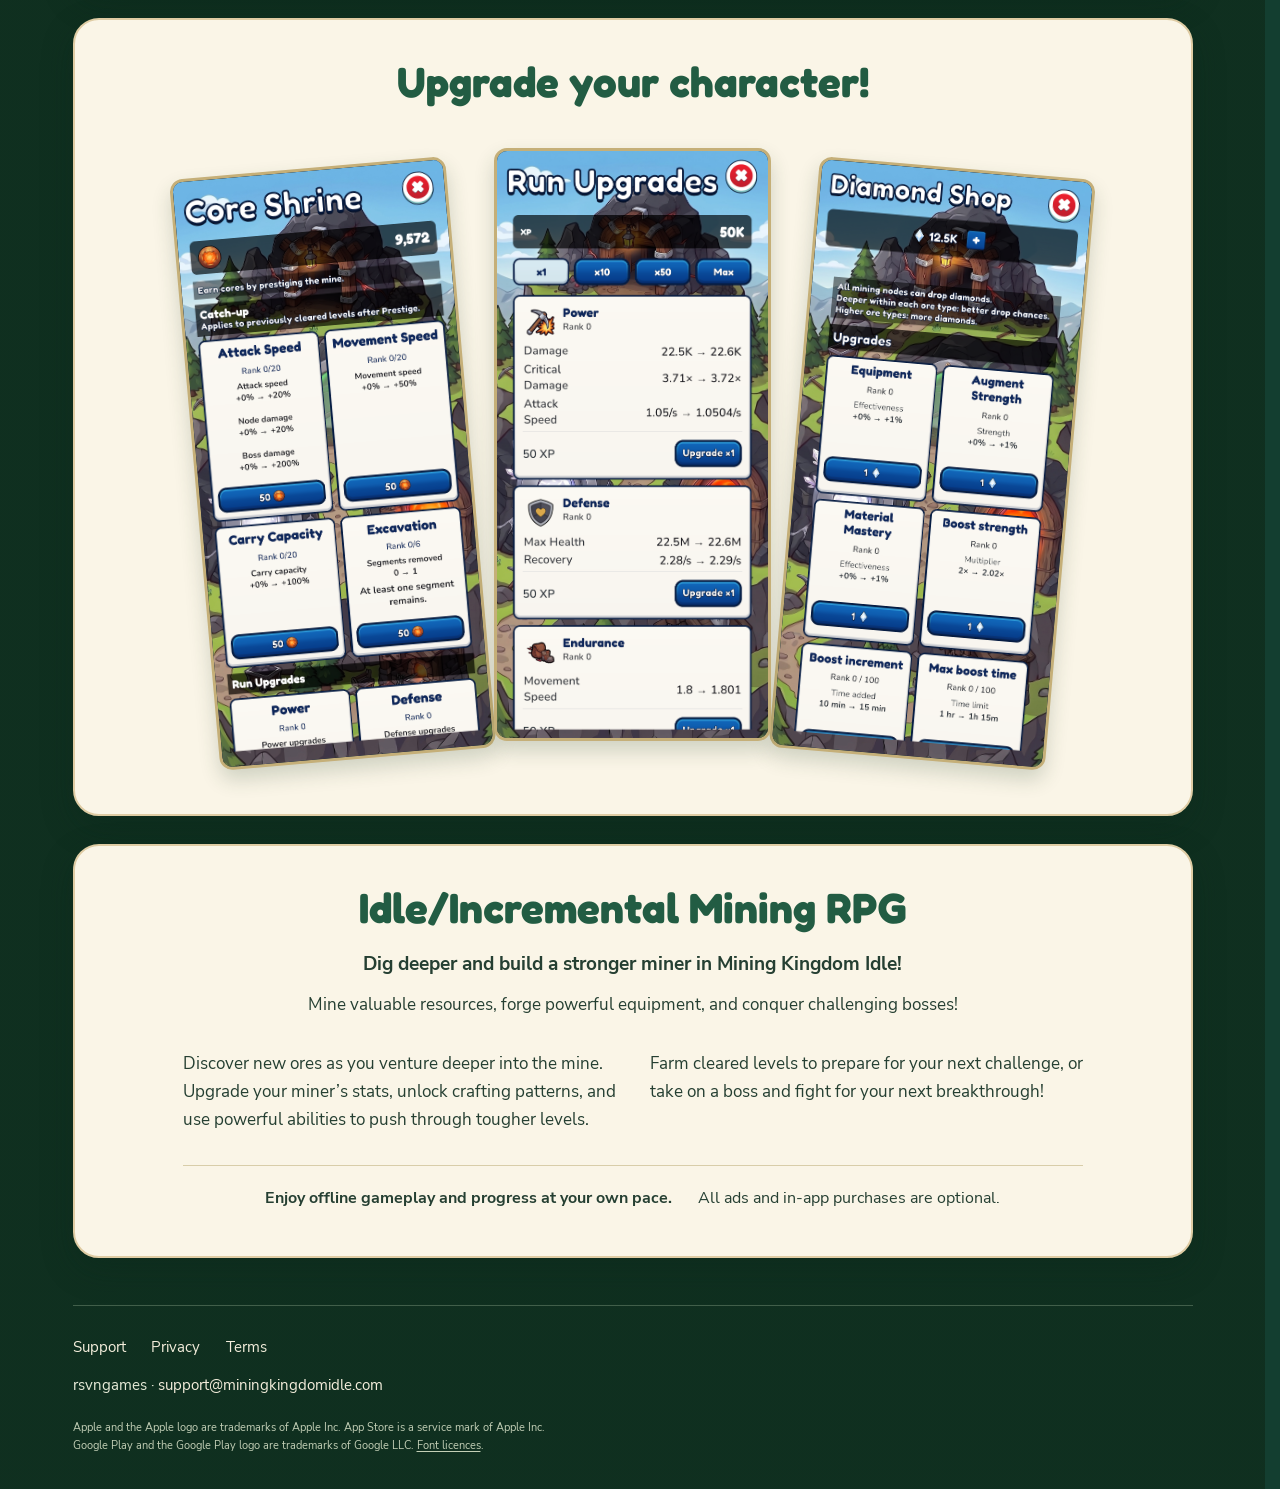
==== commit 4ee09ac3: "Move game description below screenshots and refine its layout" ====
--- a/index.html
+++ b/index.html
@@ -5,7 +5,7 @@
   <meta name="viewport" content="width=device-width, initial-scale=1">
   <meta name="description" content="Dig deeper in Mining Kingdom Idle, an offline incremental mining RPG. Mine resources, forge equipment, upgrade your miner and conquer challenging bosses.">
   <link rel="canonical" href="https://miningkingdomidle.com/">
-  <link rel="stylesheet" href="style.css">
+  <link rel="stylesheet" href="style.css?v=20261026-description-bottom">
   <script src="trailer.js" defer></script>
   <title>Mining Kingdom Idle | Offline Mining RPG</title>
 </head>
@@ -36,17 +36,6 @@
     </dialog>
   </section>
   <div class="showcase wrap" id="gameplay">
-    <section class="game-description paper">
-      <h2>An offline idle mining RPG</h2>
-      <div class="description-copy">
-        <p>Dig deeper and build a stronger miner in Mining Kingdom Idle!</p>
-        <p>Mine valuable resources, forge powerful equipment, and conquer challenging bosses!</p>
-        <p>Discover new ores as you venture deeper into the mine. Upgrade your miner’s stats, unlock crafting patterns, and use powerful abilities to push through tougher levels.</p>
-        <p>Farm cleared levels to prepare for your next challenge, or take on a boss and fight for your next breakthrough!</p>
-        <p>Enjoy offline gameplay and progress at your own pace.</p>
-        <p>All ads and in-app purchases are optional.</p>
-      </div>
-    </section>
     <section class="mining-section paper">
       <h2>Mine deeper!</h2>
       <div class="mining-shots shot-row"><figure class="shot"><a href="assets/mine-copper.png"><img src="assets/mine-copper.png" alt="Copper mining at level 1" width="1170" height="2532" loading="lazy"></a></figure><figure class="shot"><a href="assets/mine-silver.png"><img src="assets/mine-silver.png" alt="Silver mining in Iron gear with Cleave and glowing nodes" width="1170" height="2532" loading="lazy"></a></figure><figure class="shot"><a href="assets/mine-dragonite.png"><img src="assets/mine-dragonite.png" alt="Dragonite mining with dense nodes and several augment effects" width="1170" height="2532" loading="lazy"></a></figure></div>
@@ -67,6 +56,19 @@
       <h2>Upgrade your character!</h2>
       <div class="upgrade-shots shot-row"><figure class="shot"><a href="assets/core-shrine.png"><img src="assets/core-shrine.png" alt="Core Shrine permanent upgrade page" width="1170" height="2532" loading="lazy"></a></figure><figure class="shot"><a href="assets/run-upgrades.png"><img src="assets/run-upgrades.png" alt="Run Upgrades page showing temporary upgrades for the current run" width="1170" height="2532" loading="lazy"></a></figure><figure class="shot"><a href="assets/diamond-shop.png"><img src="assets/diamond-shop.png" alt="Diamond Shop permanent character upgrades" width="1170" height="2532" loading="lazy"></a></figure></div>
     </section>
+    <section class="game-description paper" id="about" aria-labelledby="game-description-title">
+      <h2 id="game-description-title">Idle/Incremental Mining RPG</h2>
+      <p class="description-lead">Dig deeper and build a stronger miner in Mining Kingdom Idle!</p>
+      <p class="description-summary">Mine valuable resources, forge powerful equipment, and conquer challenging bosses!</p>
+      <div class="description-copy">
+        <p>Discover new ores as you venture deeper into the mine. Upgrade your miner’s stats, unlock crafting patterns, and use powerful abilities to push through tougher levels.</p>
+        <p>Farm cleared levels to prepare for your next challenge, or take on a boss and fight for your next breakthrough!</p>
+      </div>
+      <div class="description-notes">
+        <p>Enjoy offline gameplay and progress at your own pace.</p>
+        <p>All ads and in-app purchases are optional.</p>
+      </div>
+    </section>
   </div>
 </main>
 <footer class="site-footer wrap">
--- a/style.css
+++ b/style.css
@@ -30,8 +30,15 @@
 .paper{min-width:0;background:var(--cream);border:2px solid #dfcca4;border-radius:26px;box-shadow:0 12px 32px #09261950;text-align:center;padding:2.25rem 2.4rem 2.6rem}
 .paper h2{font-size:clamp(1.8rem,3.3vw,2.5rem);color:var(--green);margin:0 0 2rem}
 .section-label{font-weight:700;font-size:.82rem;color:#647051;margin:0 0 .5rem;letter-spacing:.055em}
-.description-copy{max-width:760px;margin-inline:auto;text-align:left}
-.description-copy p:last-child{margin-bottom:0}
+.game-description{scroll-margin-top:1rem}
+.game-description h2{margin-bottom:1rem}
+.description-lead{max-width:760px;margin:0 auto .65rem;font-size:1.14rem;font-weight:700}
+.description-summary{max-width:760px;margin:0 auto 1.8rem}
+.description-copy{display:grid;grid-template-columns:repeat(2,minmax(0,1fr));gap:2rem;max-width:900px;margin-inline:auto;text-align:left}
+.description-copy p{margin:0}
+.description-notes{display:flex;flex-wrap:wrap;justify-content:center;gap:.6rem 1.5rem;max-width:900px;margin:1.8rem auto 0;padding-top:1.2rem;border-top:1px solid var(--line)}
+.description-notes p{margin:0;font-size:.92rem}
+.description-notes p:first-child{font-weight:700}
 .shot-row{display:grid;grid-template-columns:repeat(3,minmax(0,1fr));align-items:center;gap:2rem;max-width:970px;margin-inline:auto;padding:.8rem .7rem 1rem}
 .shot{margin:0 auto;width:100%;max-width:292px}
 .shot>a{display:block;border:3px solid #c5af78;border-radius:13px;overflow:hidden;box-shadow:0 10px 20px #24412b32;background:#13283a;transition:box-shadow .15s}
@@ -76,4 +83,5 @@
 @media(max-width:600px){.store-link.apple{padding:10px}.store-link.apple img{width:120px;height:40px}.store-link.google img{width:155px;height:60px}}
 @media(max-width:850px){.trailer-teaser{min-height:190px}}
 @media(max-width:600px){.intro.hero-compact{padding-block:2.4rem 2rem}.hero-compact>.tagline{font-size:1.06rem}.trailer-teaser{min-height:180px;gap:.8rem;padding:1.3rem 1rem}.teaser-play{flex-basis:54px;height:54px;font-size:1.3rem}.teaser-copy strong{font-size:1.6rem}.teaser-copy>span{font-size:.9rem}}
+@media(max-width:600px){.description-lead{font-size:1.06rem}.description-summary{margin-bottom:1.4rem}.description-copy{grid-template-columns:minmax(0,1fr);gap:1rem}.description-notes{gap:.7rem;margin-top:1.4rem}}
 @media(prefers-reduced-motion:reduce){html{scroll-behavior:auto}.shot>a{transition:none}}
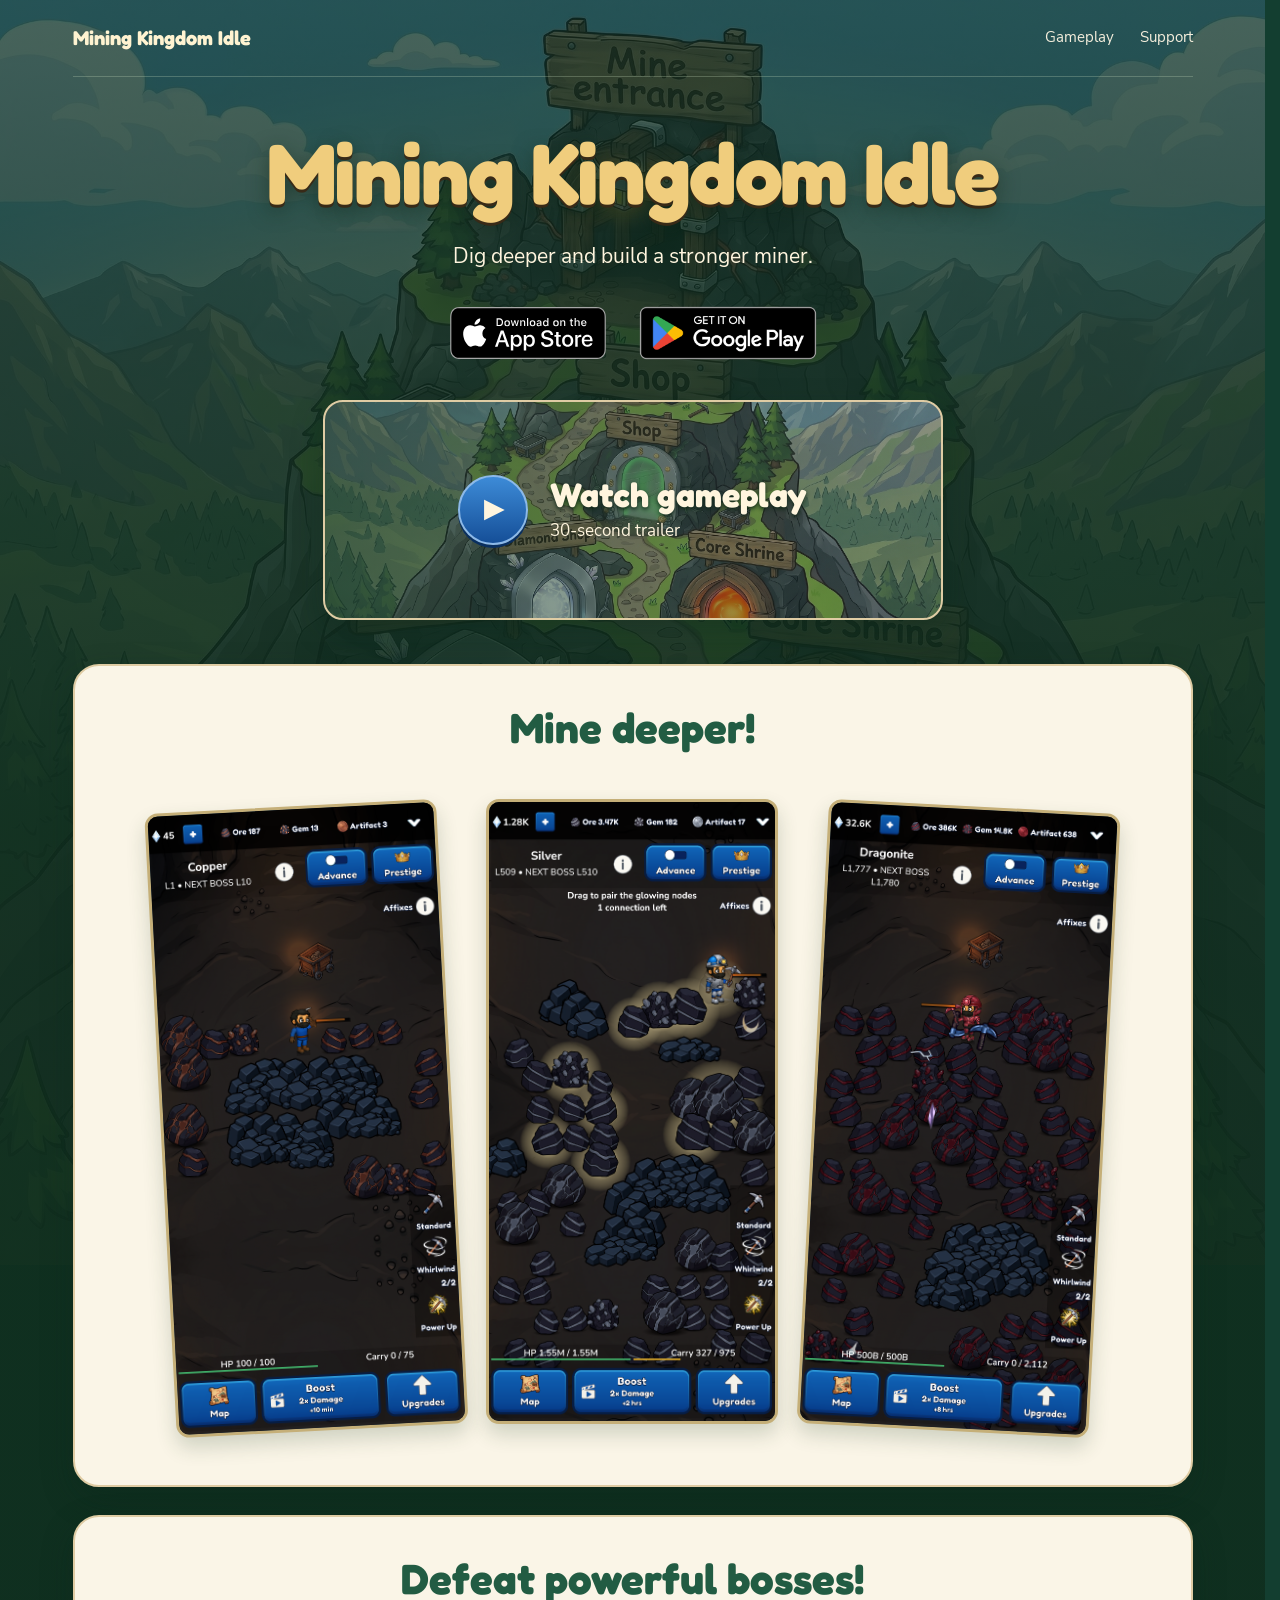
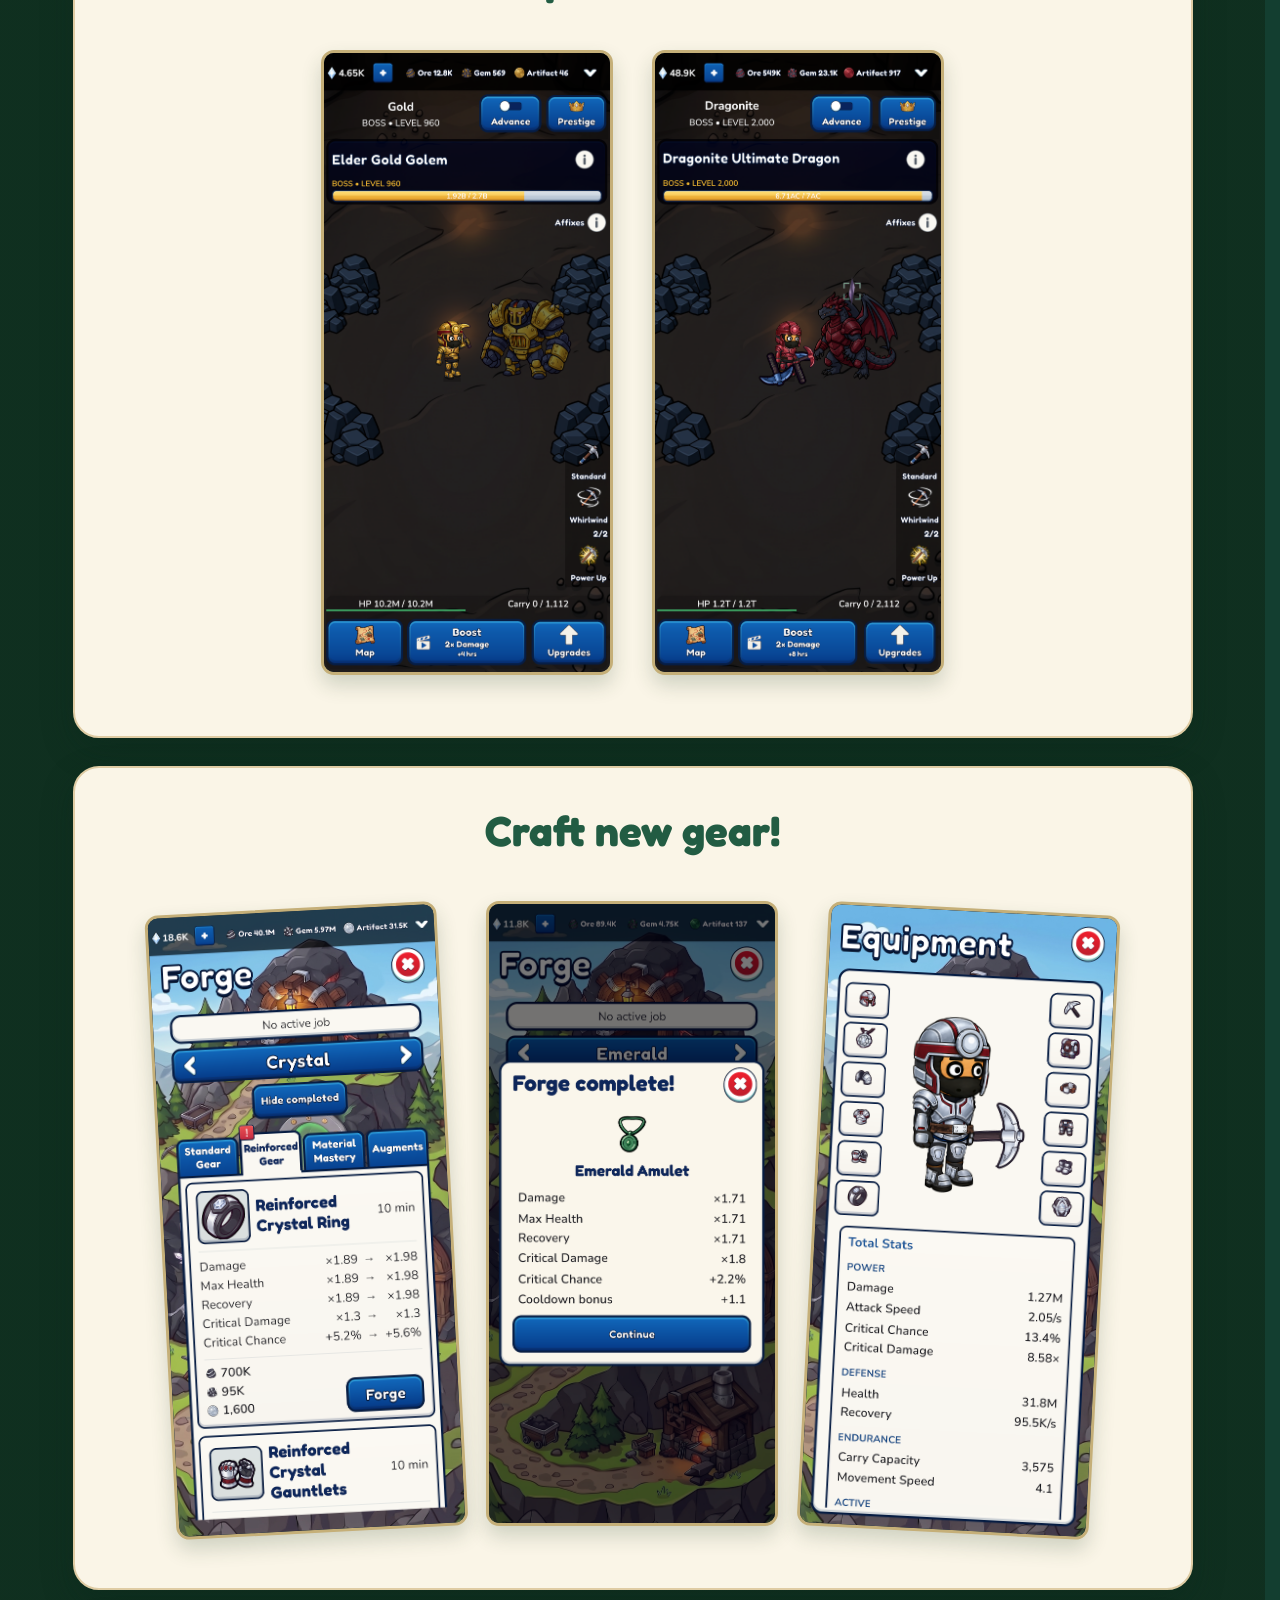
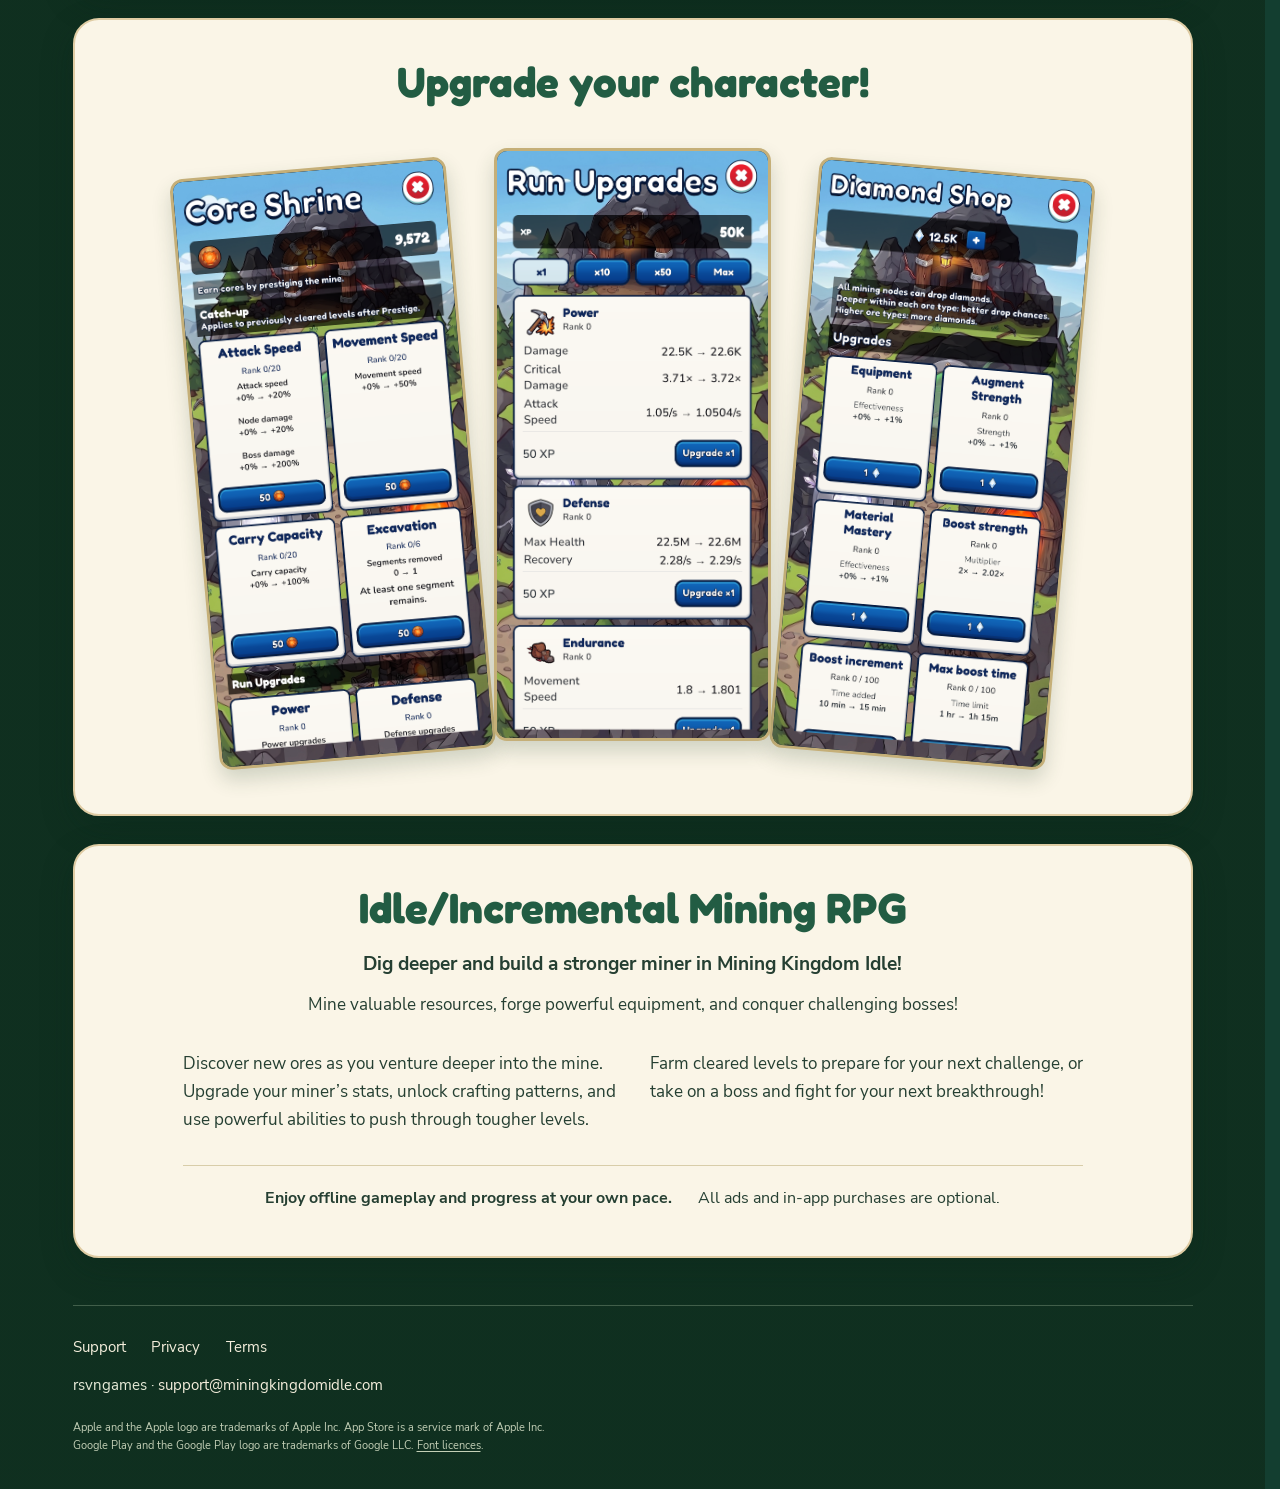
==== commit e0c15c45: "Update approved gameplay trailer and Silver screenshot" ====
--- a/index.html
+++ b/index.html
@@ -23,22 +23,22 @@
       <a class="store-link apple" href="#" data-unlinked-store="app-store" aria-disabled="true"><img src="assets/app-store.svg" alt="Download on the App Store" width="156" height="52"></a>
       <a class="store-link google" href="#" data-unlinked-store="google-play" aria-disabled="true"><img src="assets/google-play.png" alt="Get it on Google Play" width="202" height="78"></a>
     </div>
-    <a class="trailer-teaser" href="assets/gameplay-trailer.mp4" data-open-trailer aria-haspopup="dialog" aria-controls="gameplay-trailer-dialog">
+    <a class="trailer-teaser" href="assets/gameplay-trailer.mp4?v=694a300d" data-open-trailer aria-haspopup="dialog" aria-controls="gameplay-trailer-dialog">
       <span class="teaser-play" aria-hidden="true">▶</span>
       <span class="teaser-copy"><strong>Watch gameplay</strong><span>30-second trailer</span></span>
     </a>
     <dialog class="trailer-dialog" id="gameplay-trailer-dialog" aria-label="Mining Kingdom Idle gameplay trailer">
       <button class="trailer-close" type="button" data-close-trailer aria-label="Close trailer" autofocus>Close ✕</button>
-      <video controls playsinline preload="none" width="888" height="1920" poster="assets/gameplay-trailer-poster.webp" aria-label="Mining Kingdom Idle gameplay trailer">
-        <source src="assets/gameplay-trailer.mp4" type="video/mp4">
-        <a href="assets/gameplay-trailer.mp4">Watch the Mining Kingdom Idle gameplay trailer.</a>
+      <video controls playsinline preload="none" width="886" height="1920" poster="assets/gameplay-trailer-poster.webp" aria-label="Mining Kingdom Idle gameplay trailer">
+        <source src="assets/gameplay-trailer.mp4?v=694a300d" type="video/mp4">
+        <a href="assets/gameplay-trailer.mp4?v=694a300d">Watch the Mining Kingdom Idle gameplay trailer.</a>
       </video>
     </dialog>
   </section>
   <div class="showcase wrap" id="gameplay">
     <section class="mining-section paper">
       <h2>Mine deeper!</h2>
-      <div class="mining-shots shot-row"><figure class="shot"><a href="assets/mine-copper.png"><img src="assets/mine-copper.png" alt="Copper mining at level 1" width="1170" height="2532" loading="lazy"></a></figure><figure class="shot"><a href="assets/mine-silver.png"><img src="assets/mine-silver.png" alt="Silver mining in Iron gear with Cleave and glowing nodes" width="1170" height="2532" loading="lazy"></a></figure><figure class="shot"><a href="assets/mine-dragonite.png"><img src="assets/mine-dragonite.png" alt="Dragonite mining with dense nodes and several augment effects" width="1170" height="2532" loading="lazy"></a></figure></div>
+      <div class="mining-shots shot-row"><figure class="shot"><a href="assets/mine-copper.png"><img src="assets/mine-copper.png" alt="Copper mining at level 1" width="1170" height="2532" loading="lazy"></a></figure><figure class="shot"><a href="assets/mine-silver.png?v=391df19a"><img src="assets/mine-silver.png?v=391df19a" alt="Silver mining in Iron gear with Cleave and glowing nodes" width="1170" height="2532" loading="lazy"></a></figure><figure class="shot"><a href="assets/mine-dragonite.png"><img src="assets/mine-dragonite.png" alt="Dragonite mining with dense nodes and several augment effects" width="1170" height="2532" loading="lazy"></a></figure></div>
     </section>
     <section class="paper boss-section">
       <h2>Defeat powerful bosses!</h2>
--- a/style.css
+++ b/style.css
@@ -70,9 +70,9 @@
 .teaser-copy{display:grid;gap:.25rem}
 .teaser-copy strong{font:700 2rem/1.1 Fredoka,"Trebuchet MS",sans-serif;text-shadow:0 2px 4px #102718}
 .teaser-copy>span{font:400 1rem/1.5 Nunito,"Segoe UI",sans-serif}
-.trailer-dialog{position:fixed;padding:0;border:0;overflow:visible;background:transparent;width:min(90vw,calc((100dvh - 120px) * 888 / 1920));max-width:none;max-height:none}
+.trailer-dialog{position:fixed;padding:0;border:0;overflow:visible;background:transparent;width:min(90vw,calc((100dvh - 120px) * 886 / 1920));max-width:none;max-height:none}
 .trailer-dialog::backdrop{background:#061b13e8}
-.trailer-dialog video{display:block;width:100%;height:auto;aspect-ratio:888/1920;max-height:calc(100dvh - 120px);background:transparent}
+.trailer-dialog video{display:block;width:100%;height:auto;aspect-ratio:886/1920;max-height:calc(100dvh - 120px);background:transparent}
 .trailer-close{position:absolute;right:0;top:-47px;padding:.4rem .75rem;font:700 .85rem/1.5 Nunito,"Segoe UI",sans-serif;color:#fff;border:2px solid #79a9de;border-radius:12px;background:linear-gradient(#3d8bd7,#154f98);box-shadow:0 3px 0 #092f60,0 6px 14px #0005;cursor:pointer}
 .trailer-close:hover{background:linear-gradient(#559de3,#1d62ad)}
 .trailer-teaser:focus-visible,.trailer-close:focus-visible{outline:3px solid #f0cd7d;outline-offset:5px}
